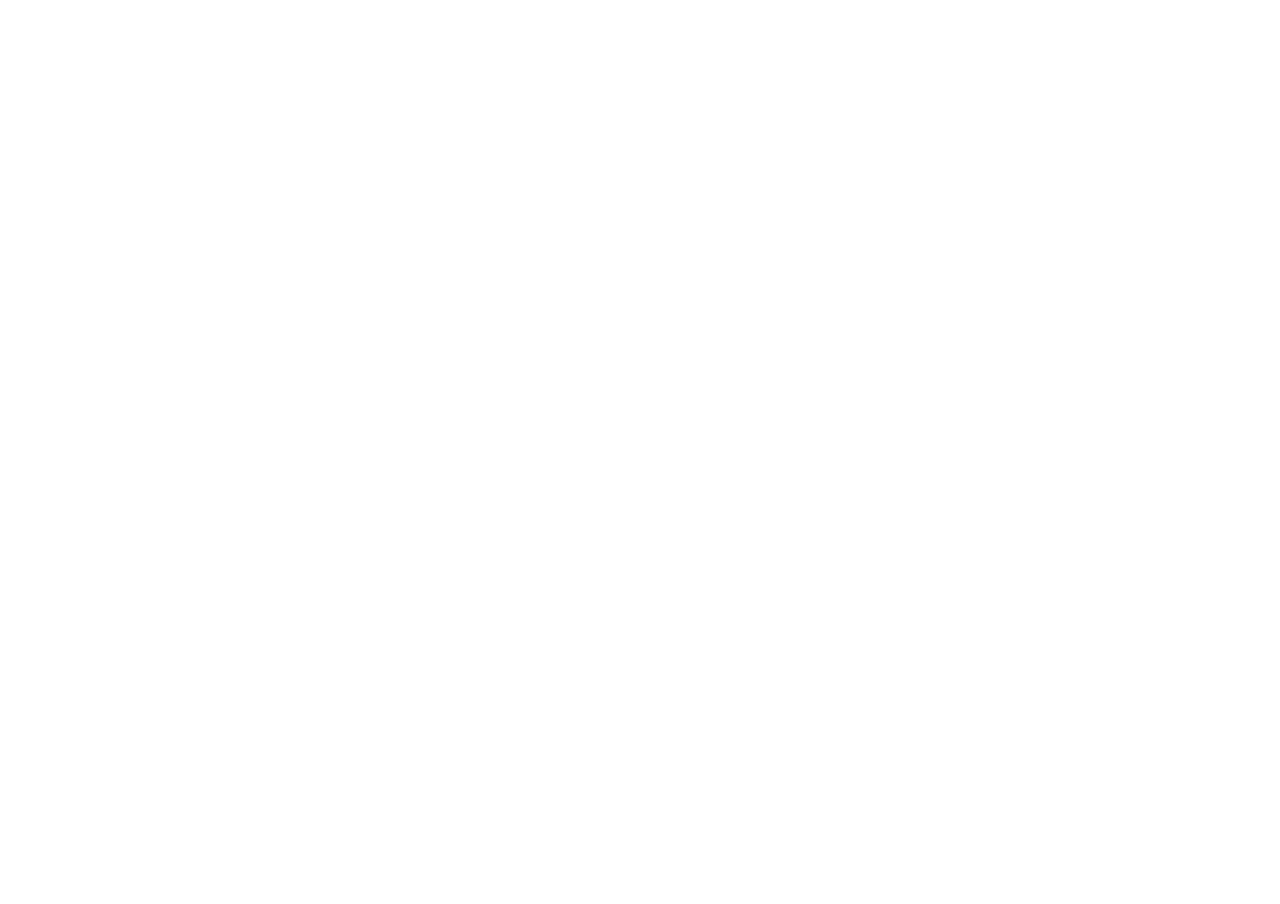
==== index.html @ 4e717e1e "templating projects" ====
<!DOCTYPE html>
<html lang="en">
<head>
    <meta charset="UTF-8">
    <meta http-equiv="X-UA-Compatible" content="IE=edge">
    <meta name="viewport" content="width=device-width, initial-scale=1.0">
    <title>Neog week-2 Assignment</title>
    <style>
        *{
            margin: 0;
            padding: 0;
        }
        iframe{
            min-height: 100vh;
            min-width: 100%;
        }
    </style>
</head>
<body>
    <iframe src="https://arjun-computer-geek.github.io/" frameborder="0"></iframe>
</body>
</html>
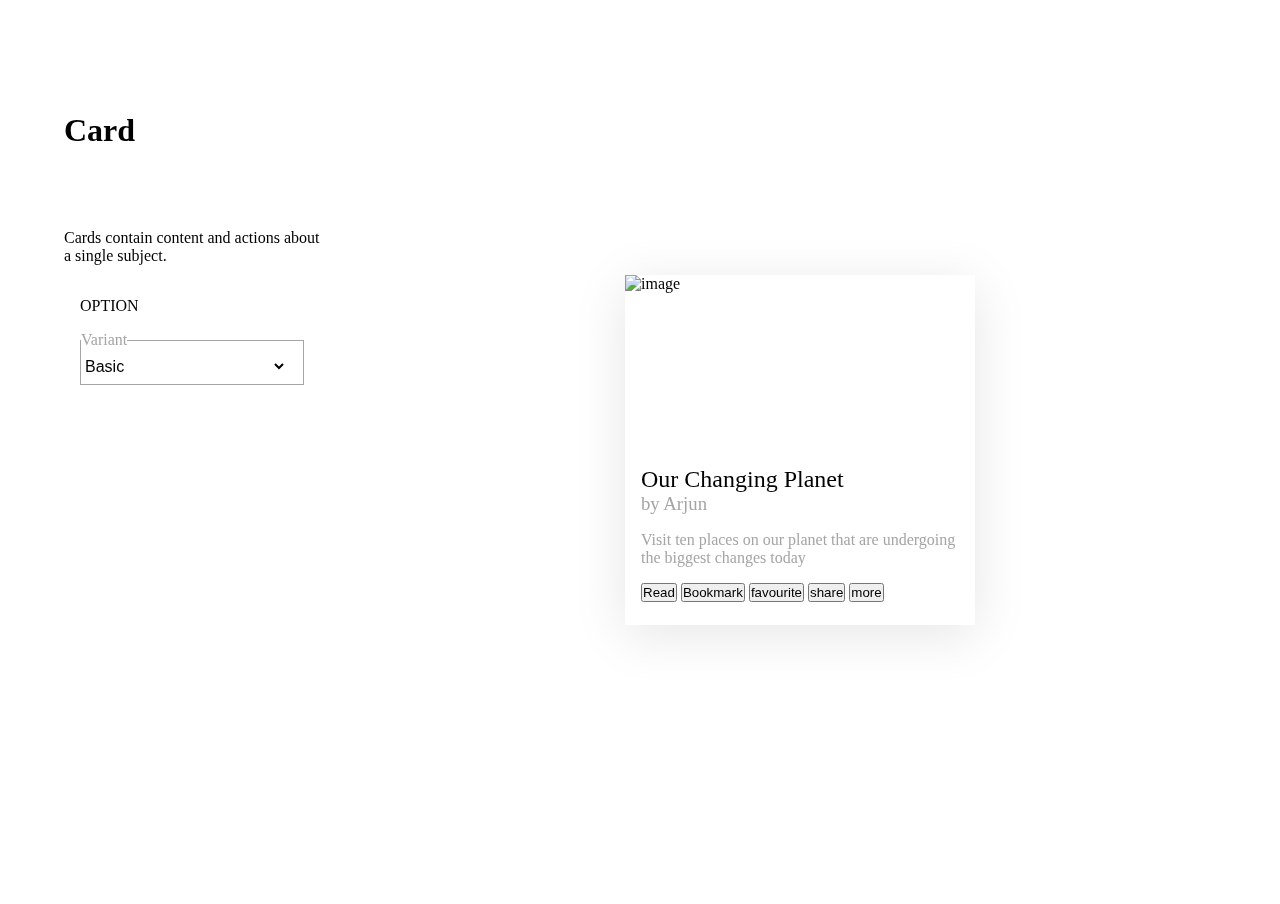
==== commit 32449957: "update" ====
--- a/index.html
+++ b/index.html
@@ -17,6 +17,6 @@
     </style>
 </head>
 <body>
-    <iframe src="https://arjun-computer-geek.github.io/" frameborder="0"></iframe>
+    <iframe src="https://arjun-computer-geek.github.io/Neog-Css-Assignment/1.%20card%20component/" frameborder="0"></iframe>
 </body>
 </html>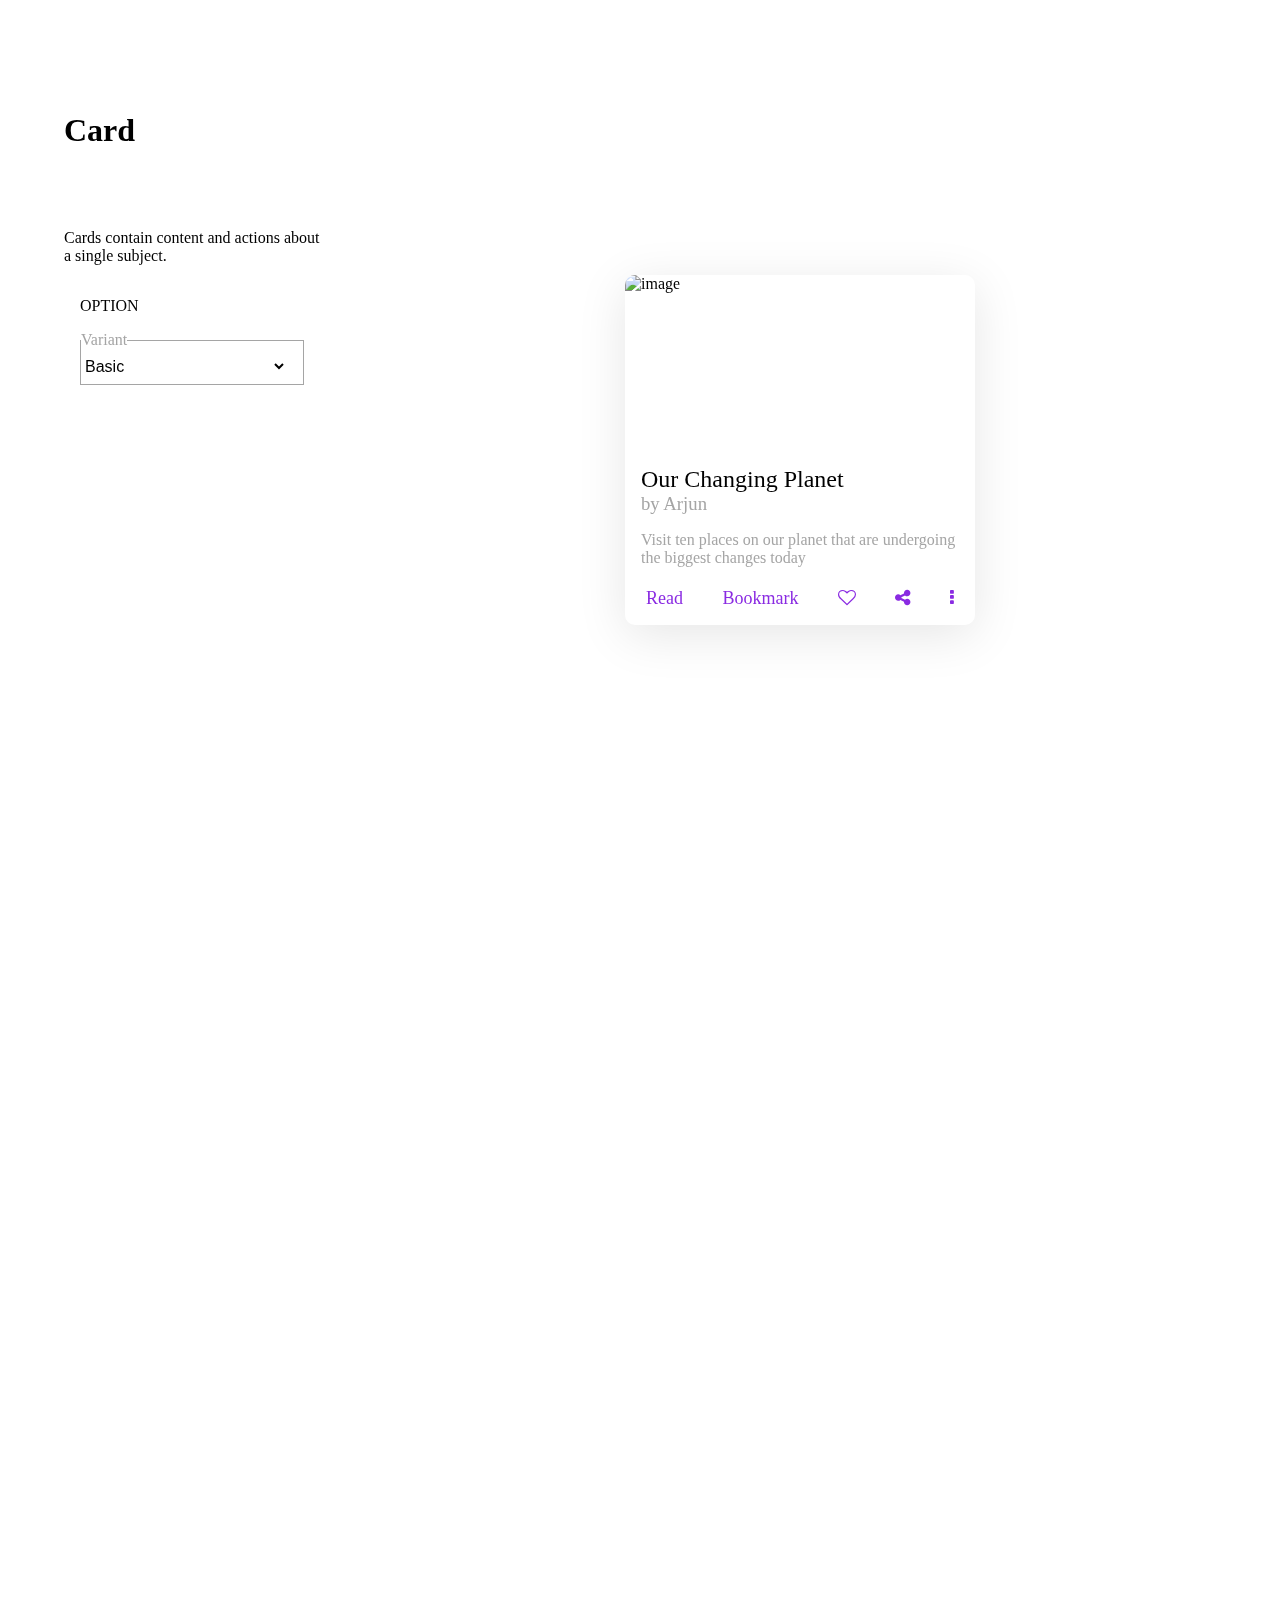
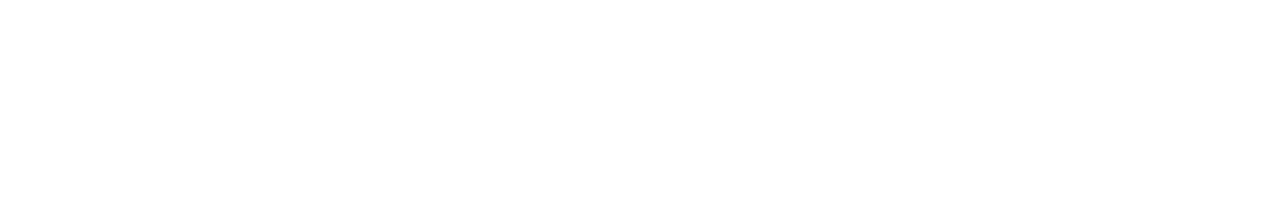
==== commit 6a59c110: "update : Update chips component to the list" ====
--- a/index.html
+++ b/index.html
@@ -18,5 +18,6 @@
 </head>
 <body>
     <iframe src="https://arjun-computer-geek.github.io/Neog-Css-Assignment/1.%20card%20component/" frameborder="0"></iframe>
+    <iframe src="https://arjun-computer-geek.github.io/Neog-Css-Assignment/2.%20chips%20component/" frameborder="0"></iframe>
 </body>
 </html>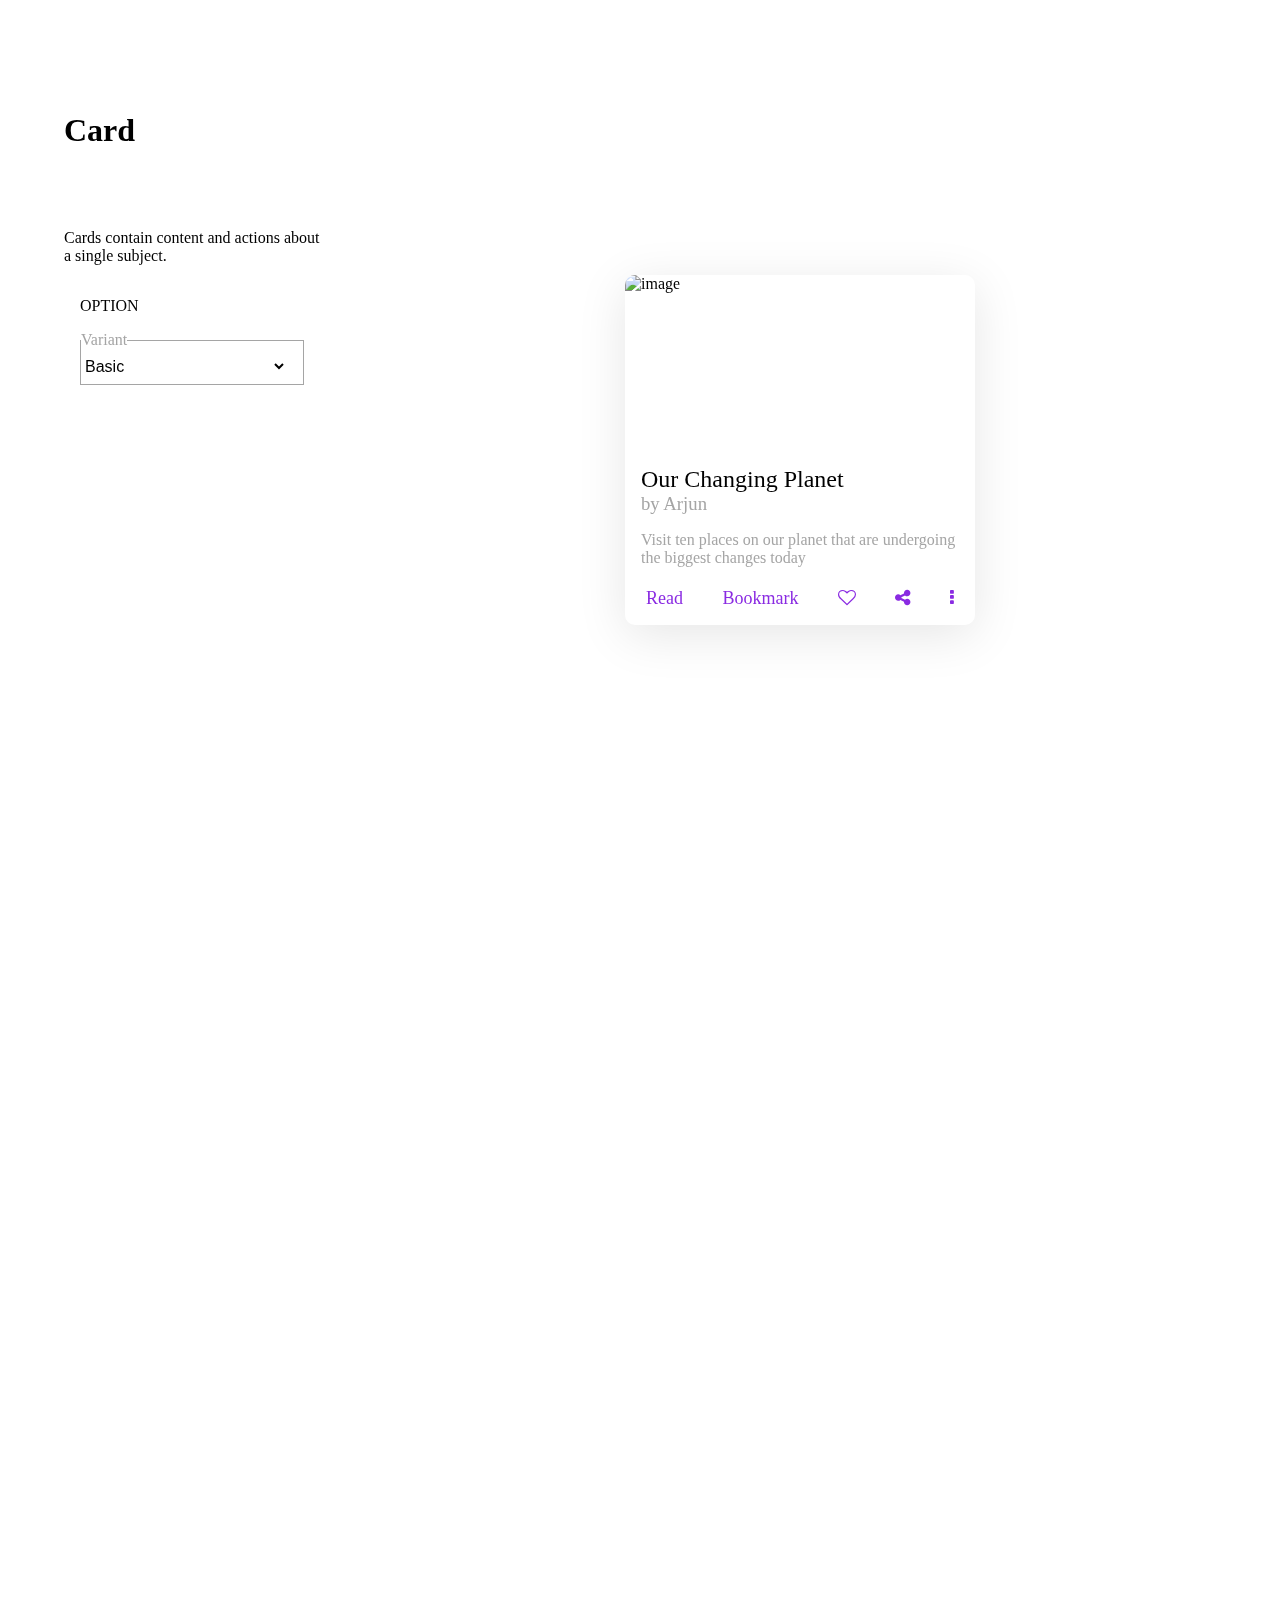
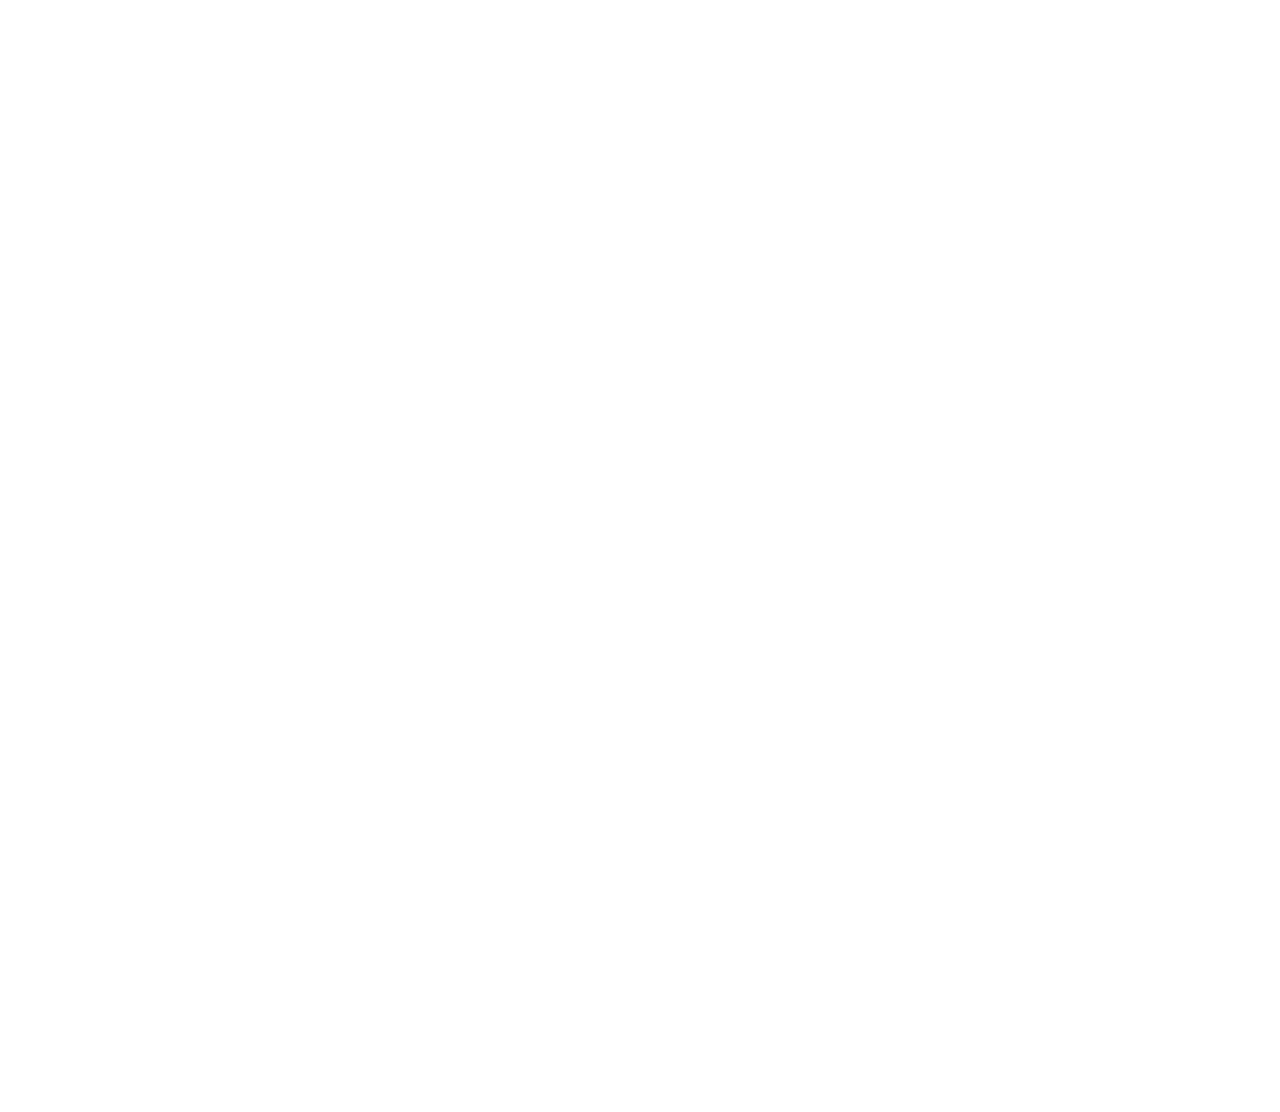
==== commit 226af5ac: "Modify : Added Drawer component to the list" ====
--- a/index.html
+++ b/index.html
@@ -1,23 +1,33 @@
 <!DOCTYPE html>
 <html lang="en">
+
 <head>
     <meta charset="UTF-8">
     <meta http-equiv="X-UA-Compatible" content="IE=edge">
     <meta name="viewport" content="width=device-width, initial-scale=1.0">
     <title>Neog week-2 Assignment</title>
     <style>
-        *{
+        * {
             margin: 0;
             padding: 0;
         }
-        iframe{
+
+        iframe {
             min-height: 100vh;
             min-width: 100%;
         }
     </style>
 </head>
+
 <body>
-    <iframe src="https://arjun-computer-geek.github.io/Neog-Css-Assignment/1.%20card%20component/" frameborder="0"></iframe>
-    <iframe src="https://arjun-computer-geek.github.io/Neog-Css-Assignment/2.%20chips%20component/" frameborder="0"></iframe>
+    <iframe src="https://arjun-computer-geek.github.io/Neog-Css-Assignment/1.%20card%20component/"
+        frameborder="0"></iframe>
+
+    <iframe src="https://arjun-computer-geek.github.io/Neog-Css-Assignment/2.%20chips%20component/"
+        frameborder="0"></iframe>
+
+    <iframe src="https://arjun-computer-geek.github.io/Neog-Css-Assignment/3.%20drawer%20component/"
+        frameborder="0"></iframe>
 </body>
+
 </html>